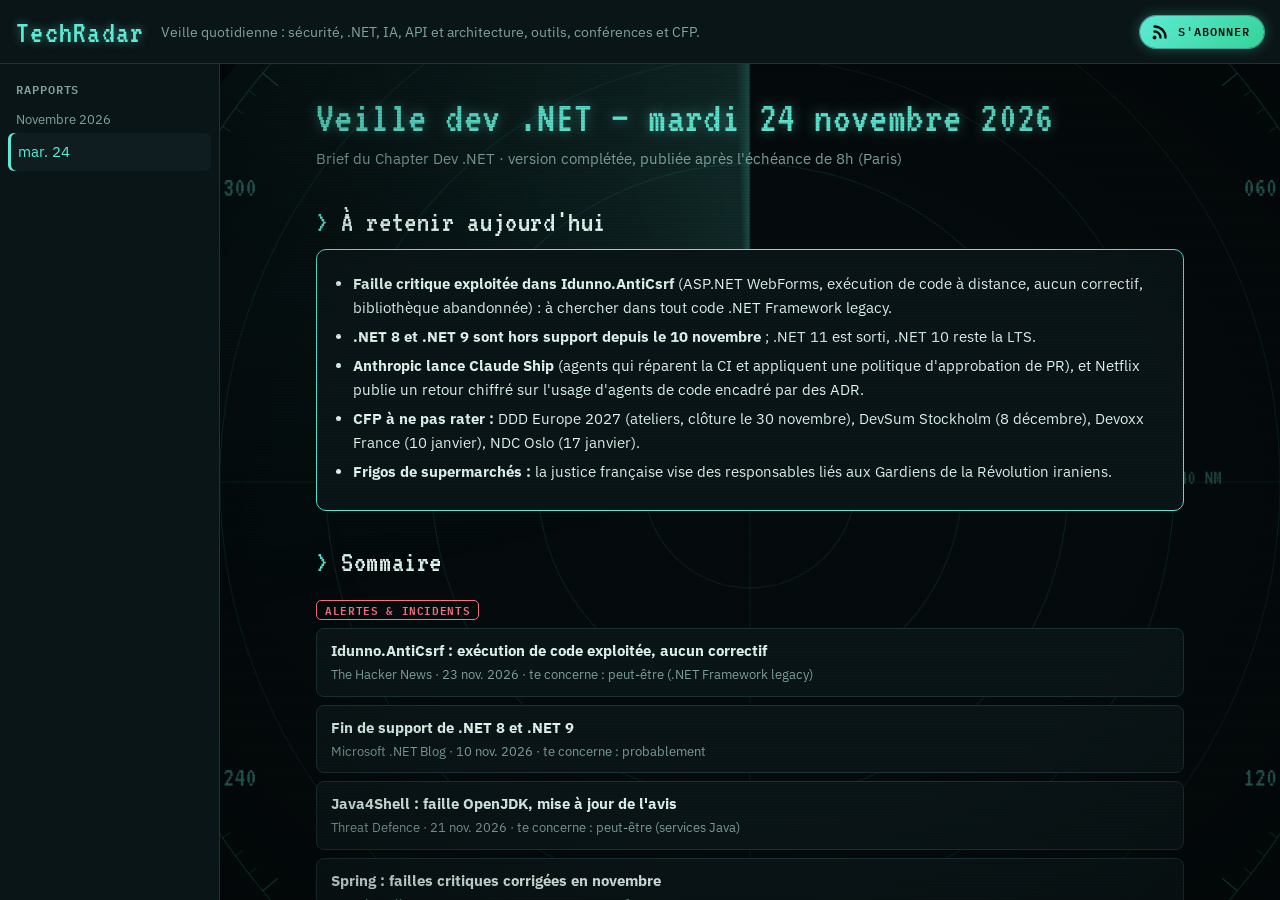
==== index.html @ d0d443b4 "Open all external links in a new tab (index safety net, existing report, template rule) Co-Authored-" ====
<!doctype html>
<html lang="fr">
<head>
<meta charset="utf-8">
<meta name="viewport" content="width=device-width,initial-scale=1,viewport-fit=cover">
<title>TechRadar</title>
<meta name="description" content="Veille quotidienne : sécurité, .NET, IA, API et architecture, outils, conférences et CFP.">
<link rel="preconnect" href="https://fonts.googleapis.com">
<link rel="preconnect" href="https://fonts.gstatic.com" crossorigin>
<link href="https://fonts.googleapis.com/css2?family=IBM+Plex+Mono:wght@400;600&family=IBM+Plex+Sans:wght@400;500;700&family=VT323&display=swap" rel="stylesheet">
<link rel="icon" type="image/svg+xml" href="assets/favicon.svg">
<link rel="icon" type="image/png" sizes="32x32" href="assets/favicon-32.png">
<link rel="apple-touch-icon" href="assets/apple-touch-icon.png">
<link rel="alternate" type="application/atom+xml" title="TechRadar" href="feed.xml">
<style>
:root{--bg:#050b0d;--panel:#0a1517;--line:#1b3236;--fg:#dff5ee;--mute:#7fa39d;--accent:#5eead4;--bar:64px;color-scheme:dark}
*{box-sizing:border-box}
html,body{height:100%}
body{margin:0;background:var(--bg);color:var(--fg);font:15px/1.5 "IBM Plex Sans",system-ui,sans-serif}
a{color:var(--accent)} a:focus-visible,button:focus-visible{outline:2px solid var(--accent);outline-offset:2px}
.banner{position:fixed;top:0;left:0;right:0;height:var(--bar);z-index:10;display:flex;align-items:center;gap:16px;
  padding:0 max(16px,env(safe-area-inset-right,0px)) 0 max(16px,env(safe-area-inset-left,0px));background:var(--panel);border-bottom:1px solid var(--line)}
.banner h1{margin:0;font:400 2rem/1 VT323,"IBM Plex Mono",monospace;letter-spacing:.04em;color:var(--accent);white-space:nowrap;text-shadow:0 0 10px rgba(94,234,212,.5)}
.banner p{margin:0;color:var(--mute);font-size:.9rem;min-width:0;overflow:hidden;text-overflow:ellipsis;white-space:nowrap}
.banner .rss{margin-left:auto;display:inline-flex;align-items:center;gap:10px;padding:8px 14px 8px 12px;border-radius:999px;text-decoration:none;white-space:nowrap;
  font:600 .74rem/1 "IBM Plex Mono",ui-monospace,Menlo,Consolas,monospace;letter-spacing:.08em;text-transform:uppercase;color:#04100e;
  background:linear-gradient(135deg,#5eead4,#34d399);box-shadow:0 0 0 1px rgba(94,234,212,.6),0 0 14px rgba(94,234,212,.35);transition:box-shadow .2s,transform .2s,filter .2s}
.banner .rss:hover{box-shadow:0 0 0 1px #5eead4,0 0 24px rgba(94,234,212,.7);transform:translateY(-1px);filter:brightness(1.08)}
.banner .rss:active{transform:translateY(0)}
.rss svg{width:16px;height:16px;flex:none;overflow:visible}
.rss .w{fill:none;stroke:currentColor;stroke-width:2.4;stroke-linecap:round;animation:wave 2.4s ease-in-out infinite}
.rss .w2{animation-delay:.25s}
.rss .dot{fill:currentColor}
@keyframes wave{0%,100%{opacity:.25}35%{opacity:1}}
@media(prefers-reduced-motion:reduce){.rss .w{animation:none}}
@media(max-width:480px){.banner .rss span{display:none}.banner .rss{padding:9px}}
.layout{display:flex;height:100%;padding-top:var(--bar)}
nav{flex:0 0 220px;overflow-y:auto;border-right:1px solid var(--line);background:var(--panel);padding:12px 8px}
nav h2{margin:8px 8px 6px;font:600 .72rem/1 "IBM Plex Mono",ui-monospace,Menlo,Consolas,monospace;letter-spacing:.08em;text-transform:uppercase;color:var(--mute)}
nav ul{list-style:none;margin:0;padding:0}
nav a{display:block;padding:8px 10px;border-radius:6px;color:var(--fg);text-decoration:none;font-variant-numeric:tabular-nums}
nav a:hover{background:#0f1d20}
nav a[aria-current="page"]{background:#0f1d20;color:var(--accent);box-shadow:inset 3px 0 var(--accent)}
nav .month{margin:14px 8px 4px;color:var(--mute);font-size:.8rem;text-transform:capitalize}
nav .msg{margin:8px;color:var(--mute);font-size:.85rem}
main{flex:1;min-width:0;position:relative;overflow:hidden}
#toast{position:fixed;left:50%;bottom:24px;transform:translate(-50%,20px);z-index:20;max-width:90vw;padding:10px 16px;border-radius:8px;background:var(--panel);border:1px solid var(--accent);color:var(--fg);font:500 .85rem/1.4 "IBM Plex Sans",system-ui,sans-serif;box-shadow:0 0 18px rgba(94,234,212,.25);opacity:0;pointer-events:none;transition:opacity .25s,transform .25s}
#toast.on{opacity:1;transform:translate(-50%,0)}
/* Réglage de la présence du radar : 0 = invisible, 1 = plein. */
#radar{position:absolute;inset:0;overflow:hidden;--py:0px;opacity:var(--radar-opacity,.7)}
.rl{position:absolute;left:50%;top:50%;translate:-50% calc(-50% + var(--py));display:block}
#sweep{border-radius:50%;background:conic-gradient(from 0deg,transparent 0deg,transparent 250deg,rgba(94,234,212,.05) 300deg,rgba(94,234,212,.2) 358deg,rgba(94,234,212,.45) 360deg);will-change:transform}
.crt{position:absolute;inset:0;pointer-events:none;z-index:2;
  background:repeating-linear-gradient(0deg,rgba(0,0,0,.1) 0,rgba(0,0,0,.1) 1px,transparent 1px,transparent 3px),radial-gradient(ellipse at center,transparent 55%,rgba(0,0,0,.3) 100%)}
iframe{position:relative;display:block;width:100%;height:100%;border:0;background:transparent}
@media(max-width:700px){
  .banner p{display:none}
  .layout{flex-direction:column}
  nav{flex:0 0 auto;max-height:34vh;border-right:0;border-bottom:1px solid var(--line)}
  main{flex:1;min-height:0}
}
</style>
</head>
<body>
<header class="banner">
  <h1>TechRadar</h1>
  <p>Veille quotidienne : sécurité, .NET, IA, API et architecture, outils, conférences et CFP.</p>
  <a class="rss" href="feed.xml" title="S'abonner au flux Atom" aria-label="S'abonner au flux Atom"><svg viewBox="0 0 16 16" aria-hidden="true"><circle class="dot" cx="2.5" cy="13.5" r="1.9"/><path class="w" d="M2.5 7.5a6 6 0 0 1 6 6"/><path class="w w2" d="M2.5 2.5a11 11 0 0 1 11 11"/></svg><span>S'abonner</span></a>
</header>
<div class="layout">
  <nav aria-label="Rapports">
    <h2>Rapports</h2>
    <div id="list"><p class="msg">Chargement…</p></div>
  </nav>
  <main>
    <div id="radar" aria-hidden="true"><canvas id="dial" class="rl"></canvas><div id="sweep" class="rl"></div><canvas id="blips" class="rl"></canvas></div>
    <iframe id="view" title="Rapport TechRadar"></iframe>
    <div class="crt" aria-hidden="true"></div>
  </main>
</div>
<div id="toast" role="status" aria-live="polite"></div>
<noscript><p style="position:fixed;top:var(--bar);left:240px">JavaScript est nécessaire. <a href="feed.xml">Flux Atom</a></p></noscript>
<script>
// ---------- Radar d'arrière-plan ----------
// Cadran peint UNE fois (canvas hors écran) ; le balayage tourne en CSS/WAAPI (compositeur) ;
// seul un petit canvas redessine les blips, les échos et la poussière de phosphore.
const Radar = (() => {
  const root = document.getElementById('radar'), dial = document.getElementById('dial'),
        sweep = document.getElementById('sweep'), cv = document.getElementById('blips'), ctx = cv.getContext('2d');
  const reduce = matchMedia('(prefers-reduced-motion: reduce)').matches;
  const COLORS = {alert:'#fb7185',dotnet:'#a78bfa',ia:'#60a5fa',ddd:'#f0abfc',api:'#fbbf24',tool:'#34d399',retail:'#fb923c',conf:'#38bdf8',radar:'#f472b6',def:'#5eead4'};
  const PERIOD = 16000, TAU = Math.PI * 2; // un tour de balayage = 16 s
  let D = 0, dpr = 1, blips = [], dust = [], pings = [], nextPing = 0, raf = 0, anim = null;

  const hash = str => { let h = 2166136261; for (const c of str) h = Math.imul(h ^ c.charCodeAt(0), 16777619); return (h >>> 0) / 4294967295; };

  // --- cadran : anneaux, graduations, relèvements, échelle de distance ---
  function paintDial() {
    const S = Math.min(2048, Math.max(1024, Math.ceil(D * dpr / 256) * 256)), R = S / 2, k = S / 1600;
    const c = dial, g = c.getContext('2d');
    c.width = c.height = S; g.clearRect(0, 0, S, S); g.translate(R, R);
    g.lineWidth = Math.max(1, k * 1.2);
    for (let i = 1; i <= 6; i++) {
      g.strokeStyle = `rgba(94,234,212,${i === 6 ? .34 : .16})`;
      g.beginPath(); g.arc(0, 0, R * .96 * i / 6, 0, TAU); g.stroke();
    }
    g.strokeStyle = 'rgba(94,234,212,.12)';
    g.beginPath(); g.moveTo(-R * .96, 0); g.lineTo(R * .96, 0); g.moveTo(0, -R * .96); g.lineTo(0, R * .96); g.stroke();
    for (let d = 0; d < 360; d += 2) {                               // graduations tous les 2°, plus longues tous les 10°
      const t = d * Math.PI / 180, long = d % 10 === 0, r0 = R * .96, r1 = r0 - R * (long ? .03 : .014);
      g.strokeStyle = `rgba(94,234,212,${long ? .5 : .24})`;
      g.beginPath(); g.moveTo(Math.sin(t) * r0, -Math.cos(t) * r0); g.lineTo(Math.sin(t) * r1, -Math.cos(t) * r1); g.stroke();
    }
    g.fillStyle = 'rgba(94,234,212,.6)'; g.textAlign = 'center'; g.textBaseline = 'middle';
    g.font = `${Math.round(34 * k)}px VT323, "IBM Plex Mono", monospace`;
    for (let d = 0; d < 360; d += 30) {                              // relèvements 000, 030, ...
      const t = d * Math.PI / 180, r = R * .89;
      g.fillText(String(d).padStart(3, '0'), Math.sin(t) * r, -Math.cos(t) * r);
    }
    g.fillStyle = 'rgba(94,234,212,.38)'; g.textAlign = 'left';
    g.font = `${Math.round(26 * k)}px VT323, "IBM Plex Mono", monospace`;
    for (let i = 1; i <= 5; i++) g.fillText(String(i * 10) + ' NM', R * .96 * i / 6 + 6 * k, -6 * k);   // échelle de distance
  }

  function layout() {
    const r = root.getBoundingClientRect();
    dpr = Math.min(devicePixelRatio || 1, 2);
    D = Math.max(r.width, r.height) * 1.25;
    for (const el of [dial, sweep, cv]) { el.style.width = el.style.height = D + 'px'; }
    cv.width = cv.height = Math.round(D * dpr); ctx.setTransform(dpr, 0, 0, dpr, 0, 0);
    dust = Array.from({length: Math.round(D * D / 9000)}, () => {
      const a = Math.random() * TAU, r2 = Math.sqrt(Math.random()) * D * .48;
      return {x: D / 2 + Math.cos(a) * r2, y: D / 2 + Math.sin(a) * r2, r: .5 + Math.random() * 1.1, p: Math.random() * TAU, s: .4 + Math.random() * 1.4};
    });
    paintDial();
    if (reduce) draw(0, 0);
  }

  // blips = éléments du rapport affiché ; alertes près du centre
  function setItems(items) {
    blips = items.map(({title, cat}) => {
      const a = hash(title) * TAU, rr = (cat === 'alert' ? .12 : .28) + hash(title + '#') * (cat === 'alert' ? .28 : .62);
      return {a, r: rr, color: COLORS[cat] || COLORS.def, glow: 0};
    });
    if (reduce) draw(0, 0);
  }

  const beamAngle = () => anim ? ((anim.currentTime % PERIOD) / PERIOD) * TAU : 0;   // 0 = haut, sens horaire

  function draw(now, dt) {
    const R = D / 2;
    ctx.clearRect(0, 0, D, D);
    for (const d of dust) {                                          // poussière de phosphore qui scintille
      const tw = reduce ? .6 : .5 + .5 * Math.sin(now / 1000 * d.s + d.p);
      ctx.fillStyle = `rgba(94,234,212,${.05 + .22 * tw})`;
      ctx.beginPath(); ctx.arc(d.x, d.y, d.r, 0, TAU); ctx.fill();
    }
    const beam = beamAngle();
    for (const b of blips) {
      if (!reduce) {
        const prev = ((beam - (dt * TAU) / PERIOD) + TAU) % TAU;
        if (((beam - b.a) + TAU) % TAU < ((prev - b.a) + TAU) % TAU) b.glow = 1;  // le faisceau vient de passer
        b.glow = Math.max(0, b.glow - dt / 2800);
      }
      const x = R + Math.sin(b.a) * b.r * R, y = R - Math.cos(b.a) * b.r * R, g = reduce ? .5 : b.glow;
      ctx.globalAlpha = .35 + .65 * g; ctx.fillStyle = b.color;
      ctx.fillRect(x - 3 - 2 * g, y - 3 - 2 * g, 6 + 4 * g, 6 + 4 * g);   // blips carrés, esprit écran rétro
      if (g > .05) { ctx.globalAlpha = g * .5; ctx.strokeStyle = b.color; ctx.lineWidth = 1.2; ctx.beginPath(); ctx.arc(x, y, 8 + 22 * (1 - g), 0, TAU); ctx.stroke(); }
    }
    ctx.globalAlpha = 1;
    if (!reduce) {                                                   // échos : anneaux qui s'étendent à intervalles irréguliers
      if (now > nextPing) { const a = Math.random() * TAU, r = .15 + Math.random() * .7; pings.push({x: R + Math.sin(a) * r * R, y: R - Math.cos(a) * r * R, t: 0}); nextPing = now + 2500 + Math.random() * 5000; }
      pings = pings.filter(p => p.t < 1);
      for (const p of pings) { p.t += dt / 2600; ctx.strokeStyle = `rgba(94,234,212,${.5 * (1 - p.t)})`; ctx.lineWidth = 1.4; ctx.beginPath(); ctx.arc(p.x, p.y, 4 + p.t * 46, 0, TAU); ctx.stroke(); }
    }
  }

  let last = 0;
  function frame(t) { const dt = Math.min(t - last, 100); last = t; draw(t, dt); raf = requestAnimationFrame(frame); }
  const start = () => { if (reduce || raf) return; last = performance.now(); raf = requestAnimationFrame(frame); anim && anim.play(); };
  const stop = () => { cancelAnimationFrame(raf); raf = 0; anim && anim.pause(); };

  if (!reduce) anim = sweep.animate([{transform: 'rotate(0deg)'}, {transform: 'rotate(360deg)'}], {duration: PERIOD, iterations: Infinity});
  new ResizeObserver(layout).observe(root); layout();
  document.fonts && document.fonts.ready.then(paintDial);           // repeint quand VT323 est chargée
  document.addEventListener('visibilitychange', () => document.hidden ? stop() : start());
  start();
  return {setItems, scroll: y => { root.style.setProperty('--py', `${-y * .06}px`); }};
})();

// ---------- Index ----------
(async () => {
  const list = document.getElementById('list'), view = document.getElementById('view');
  const ATOM = 'http://www.w3.org/2005/Atom';
  let reports = [];
  try {
    // Découverte : feed.xml (généré par tools/build_feed.py depuis la <meta name="date"> de chaque rapport).
    const res = await fetch('feed.xml', {cache: 'no-cache'});
    if (!res.ok) throw new Error(res.status);
    const xml = new DOMParser().parseFromString(await res.text(), 'application/xml');
    reports = [...xml.getElementsByTagNameNS(ATOM, 'entry')].map(e => ({
      date: e.getElementsByTagNameNS(ATOM, 'updated')[0].textContent.slice(0, 10),
      href: e.getElementsByTagNameNS(ATOM, 'link')[0].getAttribute('href'),
    })).sort((a, b) => b.date.localeCompare(a.date));
  } catch (err) {
    list.innerHTML = '<p class="msg">Impossible de charger la liste des rapports (servir le site en HTTP, pas via file://).</p>';
    return;
  }
  if (!reports.length) { list.innerHTML = '<p class="msg">Aucun rapport.</p>'; return; }

  const fmtDay = d => new Date(d + 'T12:00:00').toLocaleDateString('fr-FR', {weekday: 'short', day: 'numeric'});
  const fmtMonth = d => new Date(d + 'T12:00:00').toLocaleDateString('fr-FR', {month: 'long', year: 'numeric'});
  let html = '', month = '';
  for (const r of reports) {
    const m = r.date.slice(0, 7);
    if (m !== month) { if (month) html += '</ul>'; html += `<div class="month">${fmtMonth(r.date)}</div><ul>`; month = m; }
    html += `<li><a href="#${r.date}" data-date="${r.date}">${fmtDay(r.date)}</a></li>`;
  }
  list.innerHTML = html + '</ul>';

  function show() {
    const wanted = location.hash.slice(1);
    const r = reports.find(x => x.date === wanted) || reports[0]; // par défaut : le plus récent
    list.querySelectorAll('a').forEach(a => { if (a.dataset.date === r.date) a.setAttribute('aria-current', 'page'); else a.removeAttribute('aria-current'); });
    const target = new URL(r.href, location.href).href;
    if (view.src !== target) view.src = target;
  }
  // ---------- Boutons « travailler ce sujet avec Claude » ----------
  const toast = document.getElementById('toast'); let toastTimer = 0;
  const say = msg => { toast.textContent = msg; toast.classList.add('on'); clearTimeout(toastTimer); toastTimer = setTimeout(() => toast.classList.remove('on'), 4500); };
  const copy = async text => {
    try { await navigator.clipboard.writeText(text); return true; } catch (e) {}
    try { const t = document.createElement('textarea'); t.value = text; t.style.cssText = 'position:fixed;opacity:0'; document.body.appendChild(t); t.select(); const ok = document.execCommand('copy'); t.remove(); return ok; } catch (e) { return false; }
  };
  const clip = (s, n) => s.length > n ? s.slice(0, n - 1).trimEnd() + '…' : s;
  function topicPrompt(card, date, repos) {
    const title = card.querySelector('h3').textContent.trim();
    const paras = [...card.querySelectorAll(':scope > p:not(.why)')].map(p => p.textContent.replace(/\s+/g, ' ').trim()).filter(Boolean);
    const why = (card.querySelector(':scope > p.why') || {}).textContent;
    const src = [...card.querySelectorAll(':scope > a[href^="http"]')].map(a => `${a.textContent.trim()} : ${a.href}`);
    let t = `Je souhaite travailler autour de ce sujet issu de ma veille TechRadar du ${date} : « ${title} ».\n\n`;
    if (repos.length) t += `Il concerne ${repos.length > 1 ? 'mes projets' : 'mon projet'} ${repos.join(', ')} (le dépôt est présélectionné).\n\n`;
    t += `Résumé du brief :\n${clip(paras.join('\n'), 1800)}\n`;
    if (why) t += `\n${why.replace(/\s+/g, ' ').trim()}\n`;
    if (src.length) t += `\nSources :\n${src.join('\n')}\n`;
    t += repos.length ? `\nCommence par explorer le dépôt, puis propose-moi des pistes concrètes pour ce sujet avant de modifier quoi que ce soit.`
                      : `\nCommence par me poser quelques questions pour cerner ce que je veux en faire.`;
    return t;
  }
  function addActions(doc, date) {
    const st = doc.createElement('style');
    st.textContent = '.tr-actions{display:flex;flex-wrap:wrap;gap:10px;margin-top:12px}'
      + '.tr-btn{display:inline-flex;align-items:center;gap:8px;padding:8px 14px;border-radius:999px;border:1px solid currentColor;text-decoration:none;font:600 .74rem/1 var(--font-m);letter-spacing:.06em;text-transform:uppercase;cursor:pointer;transition:box-shadow .2s,background .2s}'
      + '.tr-btn.chat{color:var(--accent)}.tr-btn.code{color:var(--dotnet)}'
      + '.tr-btn:hover{background:rgba(255,255,255,.06);box-shadow:0 0 14px currentColor}'
      + '.tr-btn svg{width:14px;height:14px;flex:none}';
    doc.head.appendChild(st);
    const ICON = {chat: '<svg viewBox="0 0 16 16" fill="none" stroke="currentColor" stroke-width="1.6" stroke-linejoin="round"><path d="M2 3h12v8H7l-3 3v-3H2z"/></svg>',
                  code: '<svg viewBox="0 0 16 16" fill="none" stroke="currentColor" stroke-width="1.8" stroke-linecap="round" stroke-linejoin="round"><path d="M6 4 2 8l4 4M10 4l4 4-4 4"/></svg>'};
    doc.querySelectorAll('article.card[id]').forEach(card => {
      if (!card.querySelector('h3')) return;
      const repos = (card.dataset.repo || '').split(',').map(x => x.trim()).filter(x => /^[\w.-]+\/[\w.-]+$/.test(x));
      const prompt = topicPrompt(card, date, repos);
      const a = doc.createElement('a');
      a.className = 'tr-btn ' + (repos.length ? 'code' : 'chat');
      a.target = '_blank'; a.rel = 'noopener';
      a.innerHTML = ICON[repos.length ? 'code' : 'chat'] + `<span>${repos.length ? 'Claude Code' : 'Claude'}</span>`;
      a.title = repos.length ? `Ouvre une session Claude Code sur ${repos.join(', ')} avec ce sujet` : 'Ouvre une conversation Claude avec ce sujet';
      if (repos.length) {
        a.href = 'https://claude.ai/code?repositories=' + encodeURIComponent(repos.join(',')) + '&prompt=' + encodeURIComponent(prompt);
        a.addEventListener('click', () => say('Session Claude Code ouverte : relis le prompt pré-rempli, puis envoie-le.'));
      } else {
        a.href = 'https://claude.ai/new?q=' + encodeURIComponent(prompt);   // pré-remplissage non documenté : on copie aussi le prompt
        a.addEventListener('click', async () => { say((await copy(prompt)) ? 'Prompt copié : si la conversation s\'ouvre vide, colle-le (Ctrl/Cmd+V).' : 'Conversation ouverte (copie du prompt impossible).'); });
      }
      const box = doc.createElement('div'); box.className = 'tr-actions'; box.appendChild(a); card.appendChild(box);
    });
  }

  // Quand le rapport est chargé : fond transparent (le radar reste visible) + blips tirés de son sommaire.
  view.addEventListener('load', () => {
    try {
      const doc = view.contentDocument;
      const st = doc.createElement('style');
      st.textContent = 'html,body{background:transparent!important}body::before{display:none!important}';
      doc.head.appendChild(st);
      const items = [];
      let cat = '';
      doc.querySelectorAll('.toc > .badge, .toc > a.item').forEach(el => {
        if (el.classList.contains('badge')) cat = ([...el.classList].find(c => c.startsWith('b-')) || '').slice(2);
        else items.push({title: el.textContent, cat});
      });
      Radar.setItems(items);
      // Liens externes : toujours dans un nouvel onglet (les ancres #… restent dans le rapport).
      doc.querySelectorAll('a[href]').forEach(l => {
        if (/^https?:$/.test(l.protocol) && l.origin !== doc.location.origin) { l.target = '_blank'; l.rel = 'noopener'; }
      });
      addActions(doc, (reports.find(x => new URL(x.href, location.href).href === view.src) || {}).date || '');
      Radar.scroll(0);
      view.contentWindow.addEventListener('scroll', () => Radar.scroll(view.contentWindow.scrollY), {passive: true});
    } catch (e) { /* iframe inaccessible : on garde le fond seul */ }
  });
  addEventListener('hashchange', show);
  show();
})();
</script>
</body>
</html>
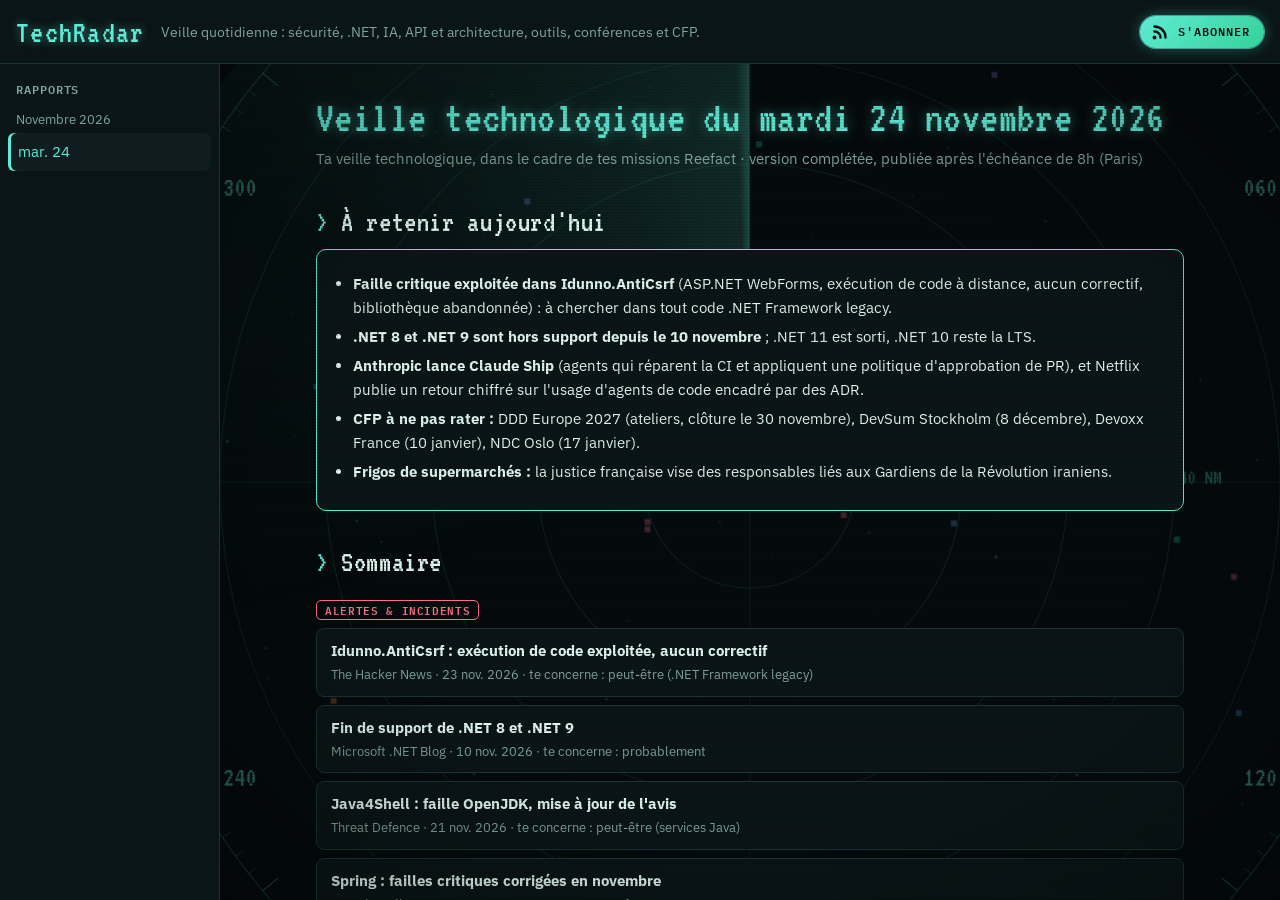
==== commit a2361fc8: "Reword the Claude Code topic prompt: explore first, no presumed outcome Co-Authored-By: Claude Sonne" ====
--- a/index.html
+++ b/index.html
@@ -243,7 +243,7 @@
     t += `Résumé du brief :\n${clip(paras.join('\n'), 1800)}\n`;
     if (why) t += `\n${why.replace(/\s+/g, ' ').trim()}\n`;
     if (src.length) t += `\nSources :\n${src.join('\n')}\n`;
-    t += repos.length ? `\nCommence par explorer le dépôt, puis propose-moi des pistes concrètes pour ce sujet avant de modifier quoi que ce soit.`
+    t += repos.length ? `\nCommence par explorer le dépôt pour voir comment ce sujet le concerne et dis-moi ce que tu constates, puis demande-moi ce que je veux en faire. Ne modifie rien tant qu'on n'a pas décidé ensemble de la suite.`
                       : `\nCommence par me poser quelques questions pour cerner ce que je veux en faire.`;
     return t;
   }
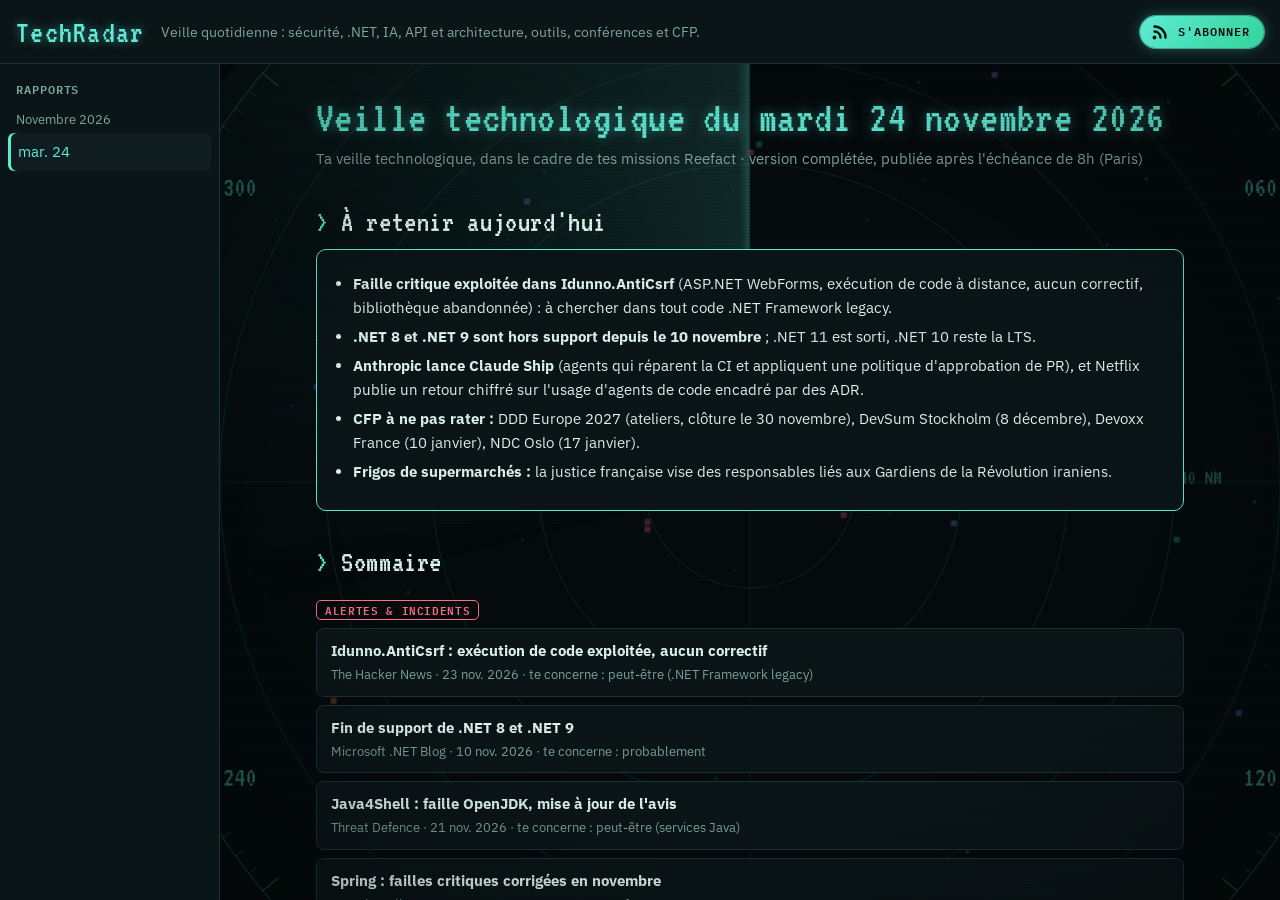
==== commit 14720f55: "Use the Reefact.net logo as the site favicon (replace the radar SVG) Co-Authored-By: Claude Sonnet 5" ====
--- a/index.html
+++ b/index.html
@@ -8,8 +8,8 @@
 <link rel="preconnect" href="https://fonts.googleapis.com">
 <link rel="preconnect" href="https://fonts.gstatic.com" crossorigin>
 <link href="https://fonts.googleapis.com/css2?family=IBM+Plex+Mono:wght@400;600&family=IBM+Plex+Sans:wght@400;500;700&family=VT323&display=swap" rel="stylesheet">
-<link rel="icon" type="image/svg+xml" href="assets/favicon.svg">
 <link rel="icon" type="image/png" sizes="32x32" href="assets/favicon-32.png">
+<link rel="icon" type="image/png" sizes="192x192" href="assets/icon-192.png">
 <link rel="apple-touch-icon" href="assets/apple-touch-icon.png">
 <link rel="alternate" type="application/atom+xml" title="TechRadar" href="feed.xml">
 <style>
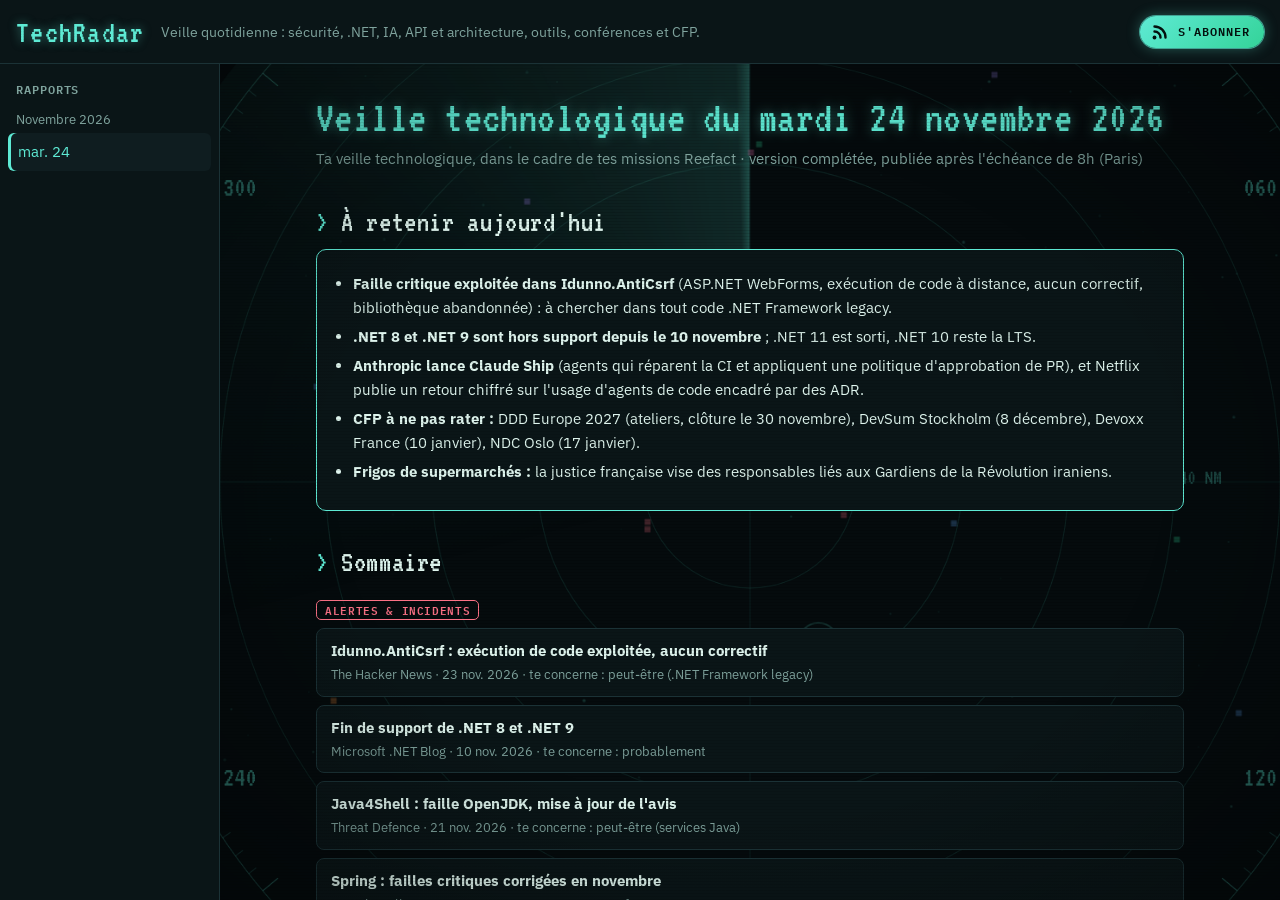
==== commit 64026b36: "Index tab title: 'TechRadar – Reefact' (same en dash as reefact.net) Co-Authored-By: Claude Sonnet 5" ====
--- a/index.html
+++ b/index.html
@@ -3,7 +3,7 @@
 <head>
 <meta charset="utf-8">
 <meta name="viewport" content="width=device-width,initial-scale=1,viewport-fit=cover">
-<title>TechRadar</title>
+<title>TechRadar – Reefact</title>
 <meta name="description" content="Veille quotidienne : sécurité, .NET, IA, API et architecture, outils, conférences et CFP.">
 <link rel="preconnect" href="https://fonts.googleapis.com">
 <link rel="preconnect" href="https://fonts.gstatic.com" crossorigin>
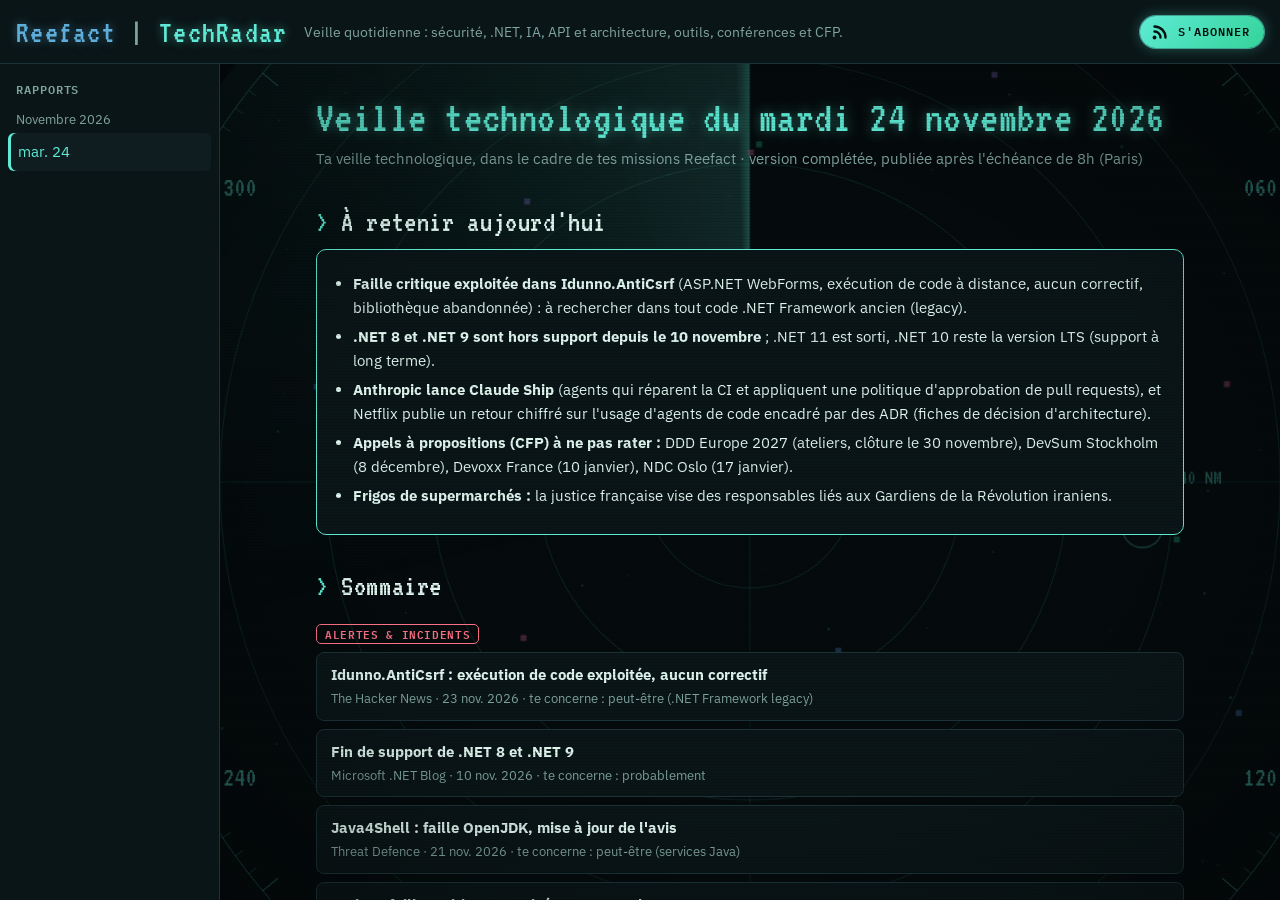
==== commit 3b85c13a: "Banner: 'Reefact | TechRadar' with Reefact in the logo blue, linking back to reefact.net Co-Authored" ====
--- a/index.html
+++ b/index.html
@@ -21,6 +21,9 @@
 .banner{position:fixed;top:0;left:0;right:0;height:var(--bar);z-index:10;display:flex;align-items:center;gap:16px;
   padding:0 max(16px,env(safe-area-inset-right,0px)) 0 max(16px,env(safe-area-inset-left,0px));background:var(--panel);border-bottom:1px solid var(--line)}
 .banner h1{margin:0;font:400 2rem/1 VT323,"IBM Plex Mono",monospace;letter-spacing:.04em;color:var(--accent);white-space:nowrap;text-shadow:0 0 10px rgba(94,234,212,.5)}
+.banner h1 .brand{color:#5eaedb;text-decoration:none;text-shadow:0 0 10px rgba(94,174,219,.5);transition:text-shadow .2s,filter .2s}
+.banner h1 .brand:hover,.banner h1 .brand:focus-visible{filter:brightness(1.15);text-shadow:0 0 16px rgba(94,174,219,.85)}
+.banner h1 .sep{margin:0 .45em;color:var(--mute);text-shadow:none;font-weight:400}
 .banner p{margin:0;color:var(--mute);font-size:.9rem;min-width:0;overflow:hidden;text-overflow:ellipsis;white-space:nowrap}
 .banner .rss{margin-left:auto;display:inline-flex;align-items:center;gap:10px;padding:8px 14px 8px 12px;border-radius:999px;text-decoration:none;white-space:nowrap;
   font:600 .74rem/1 "IBM Plex Mono",ui-monospace,Menlo,Consolas,monospace;letter-spacing:.08em;text-transform:uppercase;color:#04100e;
@@ -63,7 +66,7 @@
 </head>
 <body>
 <header class="banner">
-  <h1>TechRadar</h1>
+  <h1><a class="brand" href="https://reefact.net" title="Retour sur reefact.net" aria-label="Reefact, retour sur reefact.net">Reefact</a><span class="sep" aria-hidden="true">|</span><span class="app">TechRadar</span></h1>
   <p>Veille quotidienne : sécurité, .NET, IA, API et architecture, outils, conférences et CFP.</p>
   <a class="rss" href="feed.xml" title="S'abonner au flux Atom" aria-label="S'abonner au flux Atom"><svg viewBox="0 0 16 16" aria-hidden="true"><circle class="dot" cx="2.5" cy="13.5" r="1.9"/><path class="w" d="M2.5 7.5a6 6 0 0 1 6 6"/><path class="w w2" d="M2.5 2.5a11 11 0 0 1 11 11"/></svg><span>S'abonner</span></a>
 </header>
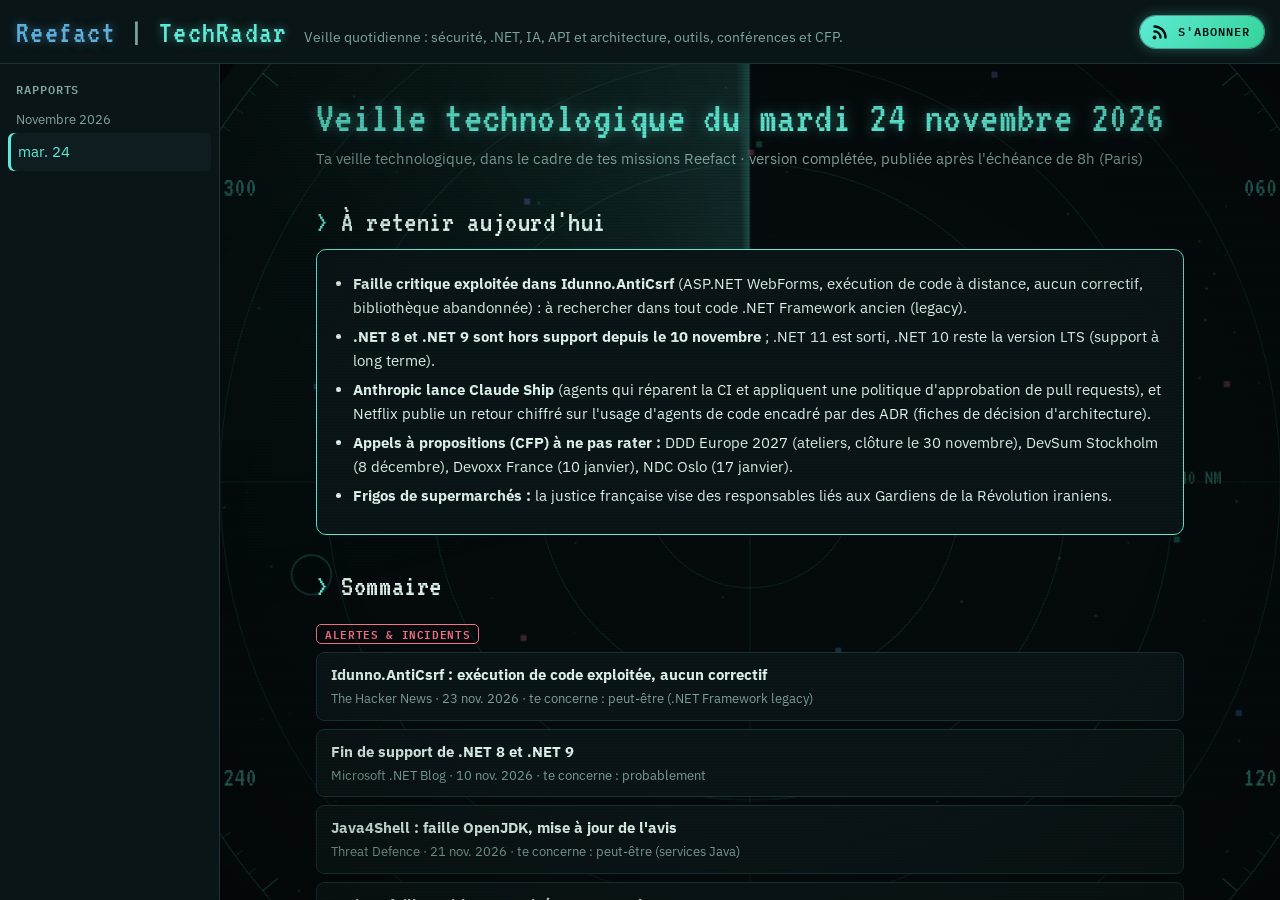
==== commit f291e5e1: "Banner: align the tagline on the title baseline Co-Authored-By: Claude Sonnet 5.5 <noreply@anthropic" ====
--- a/index.html
+++ b/index.html
@@ -21,6 +21,7 @@
 .banner{position:fixed;top:0;left:0;right:0;height:var(--bar);z-index:10;display:flex;align-items:center;gap:16px;
   padding:0 max(16px,env(safe-area-inset-right,0px)) 0 max(16px,env(safe-area-inset-left,0px));background:var(--panel);border-bottom:1px solid var(--line)}
 .banner h1{margin:0;font:400 2rem/1 VT323,"IBM Plex Mono",monospace;letter-spacing:.04em;color:var(--accent);white-space:nowrap;text-shadow:0 0 10px rgba(94,234,212,.5)}
+.banner .title{display:flex;align-items:baseline;gap:16px;min-width:0}   /* même ligne de base pour le nom et la description */
 .banner h1 .brand{color:#5eaedb;text-decoration:none;text-shadow:0 0 10px rgba(94,174,219,.5);transition:text-shadow .2s,filter .2s}
 .banner h1 .brand:hover,.banner h1 .brand:focus-visible{filter:brightness(1.15);text-shadow:0 0 16px rgba(94,174,219,.85)}
 .banner h1 .sep{margin:0 .45em;color:var(--mute);text-shadow:none;font-weight:400}
@@ -66,8 +67,8 @@
 </head>
 <body>
 <header class="banner">
-  <h1><a class="brand" href="https://reefact.net" title="Retour sur reefact.net" aria-label="Reefact, retour sur reefact.net">Reefact</a><span class="sep" aria-hidden="true">|</span><span class="app">TechRadar</span></h1>
-  <p>Veille quotidienne : sécurité, .NET, IA, API et architecture, outils, conférences et CFP.</p>
+  <div class="title"><h1><a class="brand" href="https://reefact.net" title="Retour sur reefact.net" aria-label="Reefact, retour sur reefact.net">Reefact</a><span class="sep" aria-hidden="true">|</span><span class="app">TechRadar</span></h1>
+  <p>Veille quotidienne : sécurité, .NET, IA, API et architecture, outils, conférences et CFP.</p></div>
   <a class="rss" href="feed.xml" title="S'abonner au flux Atom" aria-label="S'abonner au flux Atom"><svg viewBox="0 0 16 16" aria-hidden="true"><circle class="dot" cx="2.5" cy="13.5" r="1.9"/><path class="w" d="M2.5 7.5a6 6 0 0 1 6 6"/><path class="w w2" d="M2.5 2.5a11 11 0 0 1 11 11"/></svg><span>S'abonner</span></a>
 </header>
 <div class="layout">
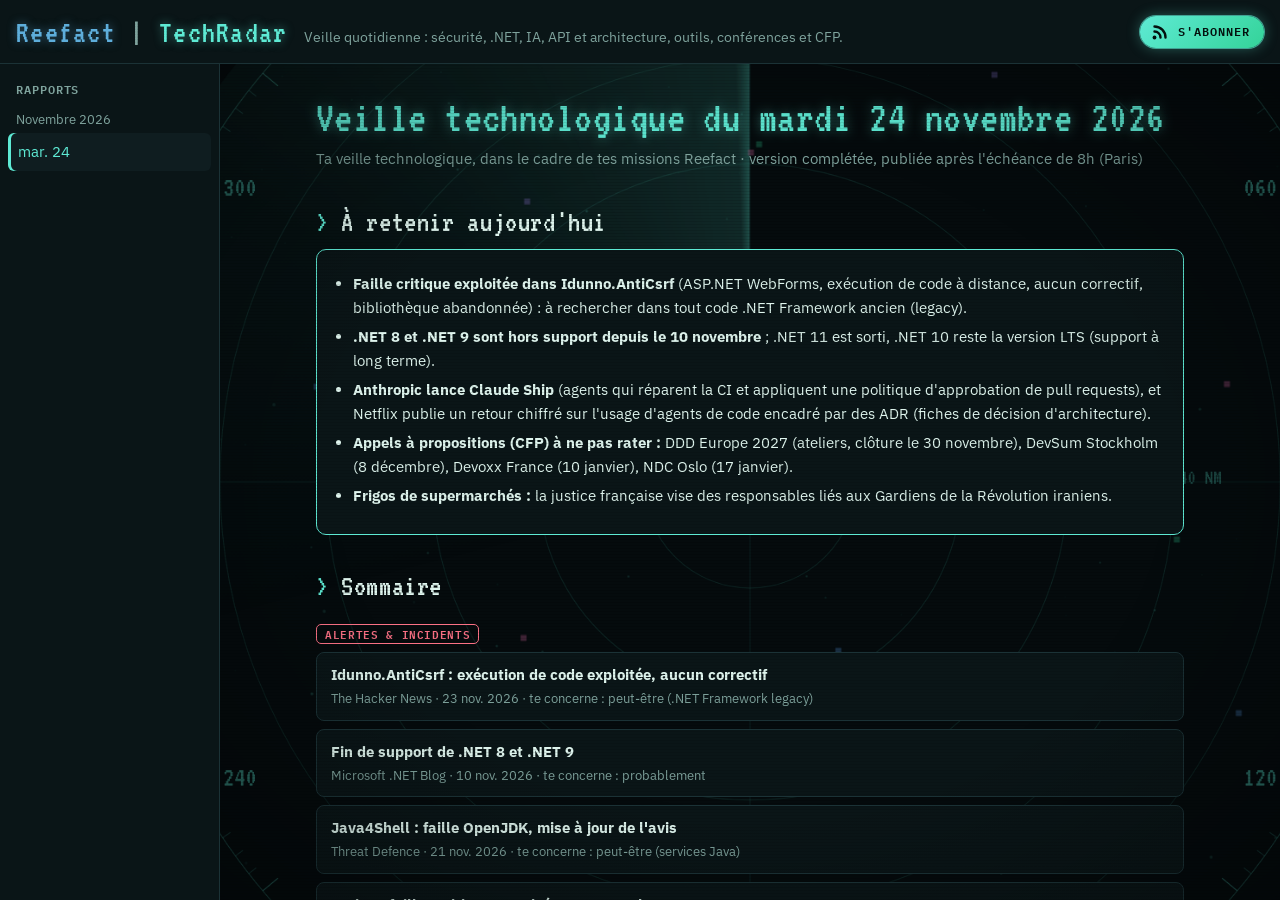
==== commit e4f7dae0: "Banner: TechRadar links to the site root (home = latest report) Co-Authored-By: Claude Sonnet 5.5 <n" ====
--- a/index.html
+++ b/index.html
@@ -24,6 +24,8 @@
 .banner .title{display:flex;align-items:baseline;gap:16px;min-width:0}   /* même ligne de base pour le nom et la description */
 .banner h1 .brand{color:#5eaedb;text-decoration:none;text-shadow:0 0 10px rgba(94,174,219,.5);transition:text-shadow .2s,filter .2s}
 .banner h1 .brand:hover,.banner h1 .brand:focus-visible{filter:brightness(1.15);text-shadow:0 0 16px rgba(94,174,219,.85)}
+.banner h1 .app{color:var(--accent);text-decoration:none;transition:text-shadow .2s,filter .2s}
+.banner h1 .app:hover,.banner h1 .app:focus-visible{filter:brightness(1.15);text-shadow:0 0 16px rgba(94,234,212,.85)}
 .banner h1 .sep{margin:0 .45em;color:var(--mute);text-shadow:none;font-weight:400}
 .banner p{margin:0;color:var(--mute);font-size:.9rem;min-width:0;overflow:hidden;text-overflow:ellipsis;white-space:nowrap}
 .banner .rss{margin-left:auto;display:inline-flex;align-items:center;gap:10px;padding:8px 14px 8px 12px;border-radius:999px;text-decoration:none;white-space:nowrap;
@@ -67,7 +69,7 @@
 </head>
 <body>
 <header class="banner">
-  <div class="title"><h1><a class="brand" href="https://reefact.net" title="Retour sur reefact.net" aria-label="Reefact, retour sur reefact.net">Reefact</a><span class="sep" aria-hidden="true">|</span><span class="app">TechRadar</span></h1>
+  <div class="title"><h1><a class="brand" href="https://reefact.net" title="Retour sur reefact.net" aria-label="Reefact, retour sur reefact.net">Reefact</a><span class="sep" aria-hidden="true">|</span><a class="app" href="/" title="Accueil TechRadar (dernier rapport)" aria-label="TechRadar, accueil (dernier rapport)">TechRadar</a></h1>
   <p>Veille quotidienne : sécurité, .NET, IA, API et architecture, outils, conférences et CFP.</p></div>
   <a class="rss" href="feed.xml" title="S'abonner au flux Atom" aria-label="S'abonner au flux Atom"><svg viewBox="0 0 16 16" aria-hidden="true"><circle class="dot" cx="2.5" cy="13.5" r="1.9"/><path class="w" d="M2.5 7.5a6 6 0 0 1 6 6"/><path class="w w2" d="M2.5 2.5a11 11 0 0 1 11 11"/></svg><span>S'abonner</span></a>
 </header>
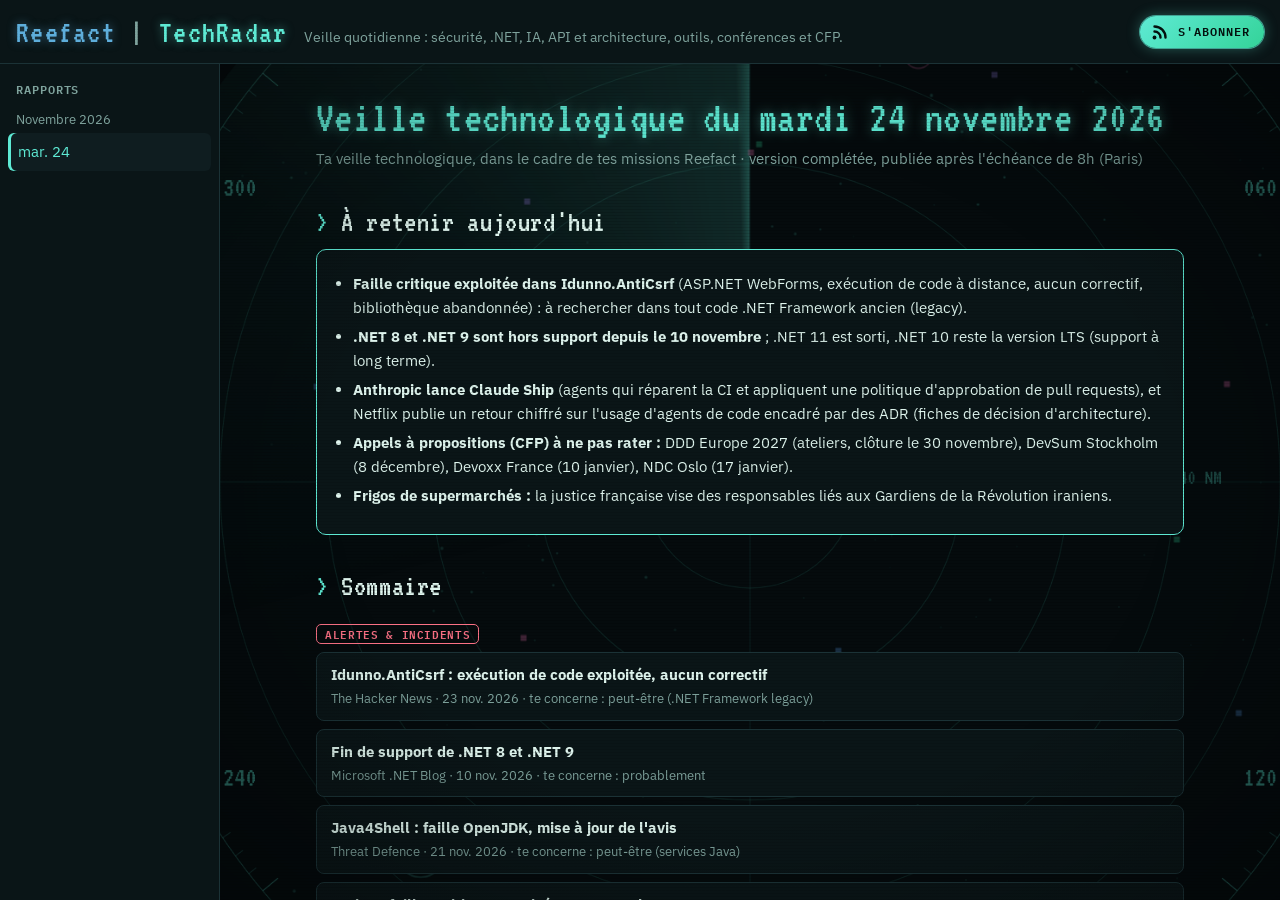
==== commit 2c898fd4: "Add the /drafts/ page (same UI, drafts only); share site CSS/JS; build_drafts.py; noindex header Co-" ====
--- a/index.html
+++ b/index.html
@@ -12,60 +12,7 @@
 <link rel="icon" type="image/png" sizes="192x192" href="assets/icon-192.png">
 <link rel="apple-touch-icon" href="assets/apple-touch-icon.png">
 <link rel="alternate" type="application/atom+xml" title="TechRadar" href="feed.xml">
-<style>
-:root{--bg:#050b0d;--panel:#0a1517;--line:#1b3236;--fg:#dff5ee;--mute:#7fa39d;--accent:#5eead4;--bar:64px;color-scheme:dark}
-*{box-sizing:border-box}
-html,body{height:100%}
-body{margin:0;background:var(--bg);color:var(--fg);font:15px/1.5 "IBM Plex Sans",system-ui,sans-serif}
-a{color:var(--accent)} a:focus-visible,button:focus-visible{outline:2px solid var(--accent);outline-offset:2px}
-.banner{position:fixed;top:0;left:0;right:0;height:var(--bar);z-index:10;display:flex;align-items:center;gap:16px;
-  padding:0 max(16px,env(safe-area-inset-right,0px)) 0 max(16px,env(safe-area-inset-left,0px));background:var(--panel);border-bottom:1px solid var(--line)}
-.banner h1{margin:0;font:400 2rem/1 VT323,"IBM Plex Mono",monospace;letter-spacing:.04em;color:var(--accent);white-space:nowrap;text-shadow:0 0 10px rgba(94,234,212,.5)}
-.banner .title{display:flex;align-items:baseline;gap:16px;min-width:0}   /* même ligne de base pour le nom et la description */
-.banner h1 .brand{color:#5eaedb;text-decoration:none;text-shadow:0 0 10px rgba(94,174,219,.5);transition:text-shadow .2s,filter .2s}
-.banner h1 .brand:hover,.banner h1 .brand:focus-visible{filter:brightness(1.15);text-shadow:0 0 16px rgba(94,174,219,.85)}
-.banner h1 .app{color:var(--accent);text-decoration:none;transition:text-shadow .2s,filter .2s}
-.banner h1 .app:hover,.banner h1 .app:focus-visible{filter:brightness(1.15);text-shadow:0 0 16px rgba(94,234,212,.85)}
-.banner h1 .sep{margin:0 .45em;color:var(--mute);text-shadow:none;font-weight:400}
-.banner p{margin:0;color:var(--mute);font-size:.9rem;min-width:0;overflow:hidden;text-overflow:ellipsis;white-space:nowrap}
-.banner .rss{margin-left:auto;display:inline-flex;align-items:center;gap:10px;padding:8px 14px 8px 12px;border-radius:999px;text-decoration:none;white-space:nowrap;
-  font:600 .74rem/1 "IBM Plex Mono",ui-monospace,Menlo,Consolas,monospace;letter-spacing:.08em;text-transform:uppercase;color:#04100e;
-  background:linear-gradient(135deg,#5eead4,#34d399);box-shadow:0 0 0 1px rgba(94,234,212,.6),0 0 14px rgba(94,234,212,.35);transition:box-shadow .2s,transform .2s,filter .2s}
-.banner .rss:hover{box-shadow:0 0 0 1px #5eead4,0 0 24px rgba(94,234,212,.7);transform:translateY(-1px);filter:brightness(1.08)}
-.banner .rss:active{transform:translateY(0)}
-.rss svg{width:16px;height:16px;flex:none;overflow:visible}
-.rss .w{fill:none;stroke:currentColor;stroke-width:2.4;stroke-linecap:round;animation:wave 2.4s ease-in-out infinite}
-.rss .w2{animation-delay:.25s}
-.rss .dot{fill:currentColor}
-@keyframes wave{0%,100%{opacity:.25}35%{opacity:1}}
-@media(prefers-reduced-motion:reduce){.rss .w{animation:none}}
-@media(max-width:480px){.banner .rss span{display:none}.banner .rss{padding:9px}}
-.layout{display:flex;height:100%;padding-top:var(--bar)}
-nav{flex:0 0 220px;overflow-y:auto;border-right:1px solid var(--line);background:var(--panel);padding:12px 8px}
-nav h2{margin:8px 8px 6px;font:600 .72rem/1 "IBM Plex Mono",ui-monospace,Menlo,Consolas,monospace;letter-spacing:.08em;text-transform:uppercase;color:var(--mute)}
-nav ul{list-style:none;margin:0;padding:0}
-nav a{display:block;padding:8px 10px;border-radius:6px;color:var(--fg);text-decoration:none;font-variant-numeric:tabular-nums}
-nav a:hover{background:#0f1d20}
-nav a[aria-current="page"]{background:#0f1d20;color:var(--accent);box-shadow:inset 3px 0 var(--accent)}
-nav .month{margin:14px 8px 4px;color:var(--mute);font-size:.8rem;text-transform:capitalize}
-nav .msg{margin:8px;color:var(--mute);font-size:.85rem}
-main{flex:1;min-width:0;position:relative;overflow:hidden}
-#toast{position:fixed;left:50%;bottom:24px;transform:translate(-50%,20px);z-index:20;max-width:90vw;padding:10px 16px;border-radius:8px;background:var(--panel);border:1px solid var(--accent);color:var(--fg);font:500 .85rem/1.4 "IBM Plex Sans",system-ui,sans-serif;box-shadow:0 0 18px rgba(94,234,212,.25);opacity:0;pointer-events:none;transition:opacity .25s,transform .25s}
-#toast.on{opacity:1;transform:translate(-50%,0)}
-/* Réglage de la présence du radar : 0 = invisible, 1 = plein. */
-#radar{position:absolute;inset:0;overflow:hidden;--py:0px;opacity:var(--radar-opacity,.7)}
-.rl{position:absolute;left:50%;top:50%;translate:-50% calc(-50% + var(--py));display:block}
-#sweep{border-radius:50%;background:conic-gradient(from 0deg,transparent 0deg,transparent 250deg,rgba(94,234,212,.05) 300deg,rgba(94,234,212,.2) 358deg,rgba(94,234,212,.45) 360deg);will-change:transform}
-.crt{position:absolute;inset:0;pointer-events:none;z-index:2;
-  background:repeating-linear-gradient(0deg,rgba(0,0,0,.1) 0,rgba(0,0,0,.1) 1px,transparent 1px,transparent 3px),radial-gradient(ellipse at center,transparent 55%,rgba(0,0,0,.3) 100%)}
-iframe{position:relative;display:block;width:100%;height:100%;border:0;background:transparent}
-@media(max-width:700px){
-  .banner p{display:none}
-  .layout{flex-direction:column}
-  nav{flex:0 0 auto;max-height:34vh;border-right:0;border-bottom:1px solid var(--line)}
-  main{flex:1;min-height:0}
-}
-</style>
+<link rel="stylesheet" href="assets/site.css">
 </head>
 <body>
 <header class="banner">
@@ -86,229 +33,6 @@
 </div>
 <div id="toast" role="status" aria-live="polite"></div>
 <noscript><p style="position:fixed;top:var(--bar);left:240px">JavaScript est nécessaire. <a href="feed.xml">Flux Atom</a></p></noscript>
-<script>
-// ---------- Radar d'arrière-plan ----------
-// Cadran peint UNE fois (canvas hors écran) ; le balayage tourne en CSS/WAAPI (compositeur) ;
-// seul un petit canvas redessine les blips, les échos et la poussière de phosphore.
-const Radar = (() => {
-  const root = document.getElementById('radar'), dial = document.getElementById('dial'),
-        sweep = document.getElementById('sweep'), cv = document.getElementById('blips'), ctx = cv.getContext('2d');
-  const reduce = matchMedia('(prefers-reduced-motion: reduce)').matches;
-  const COLORS = {alert:'#fb7185',dotnet:'#a78bfa',ia:'#60a5fa',ddd:'#f0abfc',api:'#fbbf24',tool:'#34d399',retail:'#fb923c',conf:'#38bdf8',radar:'#f472b6',def:'#5eead4'};
-  const PERIOD = 16000, TAU = Math.PI * 2; // un tour de balayage = 16 s
-  let D = 0, dpr = 1, blips = [], dust = [], pings = [], nextPing = 0, raf = 0, anim = null;
-
-  const hash = str => { let h = 2166136261; for (const c of str) h = Math.imul(h ^ c.charCodeAt(0), 16777619); return (h >>> 0) / 4294967295; };
-
-  // --- cadran : anneaux, graduations, relèvements, échelle de distance ---
-  function paintDial() {
-    const S = Math.min(2048, Math.max(1024, Math.ceil(D * dpr / 256) * 256)), R = S / 2, k = S / 1600;
-    const c = dial, g = c.getContext('2d');
-    c.width = c.height = S; g.clearRect(0, 0, S, S); g.translate(R, R);
-    g.lineWidth = Math.max(1, k * 1.2);
-    for (let i = 1; i <= 6; i++) {
-      g.strokeStyle = `rgba(94,234,212,${i === 6 ? .34 : .16})`;
-      g.beginPath(); g.arc(0, 0, R * .96 * i / 6, 0, TAU); g.stroke();
-    }
-    g.strokeStyle = 'rgba(94,234,212,.12)';
-    g.beginPath(); g.moveTo(-R * .96, 0); g.lineTo(R * .96, 0); g.moveTo(0, -R * .96); g.lineTo(0, R * .96); g.stroke();
-    for (let d = 0; d < 360; d += 2) {                               // graduations tous les 2°, plus longues tous les 10°
-      const t = d * Math.PI / 180, long = d % 10 === 0, r0 = R * .96, r1 = r0 - R * (long ? .03 : .014);
-      g.strokeStyle = `rgba(94,234,212,${long ? .5 : .24})`;
-      g.beginPath(); g.moveTo(Math.sin(t) * r0, -Math.cos(t) * r0); g.lineTo(Math.sin(t) * r1, -Math.cos(t) * r1); g.stroke();
-    }
-    g.fillStyle = 'rgba(94,234,212,.6)'; g.textAlign = 'center'; g.textBaseline = 'middle';
-    g.font = `${Math.round(34 * k)}px VT323, "IBM Plex Mono", monospace`;
-    for (let d = 0; d < 360; d += 30) {                              // relèvements 000, 030, ...
-      const t = d * Math.PI / 180, r = R * .89;
-      g.fillText(String(d).padStart(3, '0'), Math.sin(t) * r, -Math.cos(t) * r);
-    }
-    g.fillStyle = 'rgba(94,234,212,.38)'; g.textAlign = 'left';
-    g.font = `${Math.round(26 * k)}px VT323, "IBM Plex Mono", monospace`;
-    for (let i = 1; i <= 5; i++) g.fillText(String(i * 10) + ' NM', R * .96 * i / 6 + 6 * k, -6 * k);   // échelle de distance
-  }
-
-  function layout() {
-    const r = root.getBoundingClientRect();
-    dpr = Math.min(devicePixelRatio || 1, 2);
-    D = Math.max(r.width, r.height) * 1.25;
-    for (const el of [dial, sweep, cv]) { el.style.width = el.style.height = D + 'px'; }
-    cv.width = cv.height = Math.round(D * dpr); ctx.setTransform(dpr, 0, 0, dpr, 0, 0);
-    dust = Array.from({length: Math.round(D * D / 9000)}, () => {
-      const a = Math.random() * TAU, r2 = Math.sqrt(Math.random()) * D * .48;
-      return {x: D / 2 + Math.cos(a) * r2, y: D / 2 + Math.sin(a) * r2, r: .5 + Math.random() * 1.1, p: Math.random() * TAU, s: .4 + Math.random() * 1.4};
-    });
-    paintDial();
-    if (reduce) draw(0, 0);
-  }
-
-  // blips = éléments du rapport affiché ; alertes près du centre
-  function setItems(items) {
-    blips = items.map(({title, cat}) => {
-      const a = hash(title) * TAU, rr = (cat === 'alert' ? .12 : .28) + hash(title + '#') * (cat === 'alert' ? .28 : .62);
-      return {a, r: rr, color: COLORS[cat] || COLORS.def, glow: 0};
-    });
-    if (reduce) draw(0, 0);
-  }
-
-  const beamAngle = () => anim ? ((anim.currentTime % PERIOD) / PERIOD) * TAU : 0;   // 0 = haut, sens horaire
-
-  function draw(now, dt) {
-    const R = D / 2;
-    ctx.clearRect(0, 0, D, D);
-    for (const d of dust) {                                          // poussière de phosphore qui scintille
-      const tw = reduce ? .6 : .5 + .5 * Math.sin(now / 1000 * d.s + d.p);
-      ctx.fillStyle = `rgba(94,234,212,${.05 + .22 * tw})`;
-      ctx.beginPath(); ctx.arc(d.x, d.y, d.r, 0, TAU); ctx.fill();
-    }
-    const beam = beamAngle();
-    for (const b of blips) {
-      if (!reduce) {
-        const prev = ((beam - (dt * TAU) / PERIOD) + TAU) % TAU;
-        if (((beam - b.a) + TAU) % TAU < ((prev - b.a) + TAU) % TAU) b.glow = 1;  // le faisceau vient de passer
-        b.glow = Math.max(0, b.glow - dt / 2800);
-      }
-      const x = R + Math.sin(b.a) * b.r * R, y = R - Math.cos(b.a) * b.r * R, g = reduce ? .5 : b.glow;
-      ctx.globalAlpha = .35 + .65 * g; ctx.fillStyle = b.color;
-      ctx.fillRect(x - 3 - 2 * g, y - 3 - 2 * g, 6 + 4 * g, 6 + 4 * g);   // blips carrés, esprit écran rétro
-      if (g > .05) { ctx.globalAlpha = g * .5; ctx.strokeStyle = b.color; ctx.lineWidth = 1.2; ctx.beginPath(); ctx.arc(x, y, 8 + 22 * (1 - g), 0, TAU); ctx.stroke(); }
-    }
-    ctx.globalAlpha = 1;
-    if (!reduce) {                                                   // échos : anneaux qui s'étendent à intervalles irréguliers
-      if (now > nextPing) { const a = Math.random() * TAU, r = .15 + Math.random() * .7; pings.push({x: R + Math.sin(a) * r * R, y: R - Math.cos(a) * r * R, t: 0}); nextPing = now + 2500 + Math.random() * 5000; }
-      pings = pings.filter(p => p.t < 1);
-      for (const p of pings) { p.t += dt / 2600; ctx.strokeStyle = `rgba(94,234,212,${.5 * (1 - p.t)})`; ctx.lineWidth = 1.4; ctx.beginPath(); ctx.arc(p.x, p.y, 4 + p.t * 46, 0, TAU); ctx.stroke(); }
-    }
-  }
-
-  let last = 0;
-  function frame(t) { const dt = Math.min(t - last, 100); last = t; draw(t, dt); raf = requestAnimationFrame(frame); }
-  const start = () => { if (reduce || raf) return; last = performance.now(); raf = requestAnimationFrame(frame); anim && anim.play(); };
-  const stop = () => { cancelAnimationFrame(raf); raf = 0; anim && anim.pause(); };
-
-  if (!reduce) anim = sweep.animate([{transform: 'rotate(0deg)'}, {transform: 'rotate(360deg)'}], {duration: PERIOD, iterations: Infinity});
-  new ResizeObserver(layout).observe(root); layout();
-  document.fonts && document.fonts.ready.then(paintDial);           // repeint quand VT323 est chargée
-  document.addEventListener('visibilitychange', () => document.hidden ? stop() : start());
-  start();
-  return {setItems, scroll: y => { root.style.setProperty('--py', `${-y * .06}px`); }};
-})();
-
-// ---------- Index ----------
-(async () => {
-  const list = document.getElementById('list'), view = document.getElementById('view');
-  const ATOM = 'http://www.w3.org/2005/Atom';
-  let reports = [];
-  try {
-    // Découverte : feed.xml (généré par tools/build_feed.py depuis la <meta name="date"> de chaque rapport).
-    const res = await fetch('feed.xml', {cache: 'no-cache'});
-    if (!res.ok) throw new Error(res.status);
-    const xml = new DOMParser().parseFromString(await res.text(), 'application/xml');
-    reports = [...xml.getElementsByTagNameNS(ATOM, 'entry')].map(e => ({
-      date: e.getElementsByTagNameNS(ATOM, 'updated')[0].textContent.slice(0, 10),
-      href: e.getElementsByTagNameNS(ATOM, 'link')[0].getAttribute('href'),
-    })).sort((a, b) => b.date.localeCompare(a.date));
-  } catch (err) {
-    list.innerHTML = '<p class="msg">Impossible de charger la liste des rapports (servir le site en HTTP, pas via file://).</p>';
-    return;
-  }
-  if (!reports.length) { list.innerHTML = '<p class="msg">Aucun rapport.</p>'; return; }
-
-  const fmtDay = d => new Date(d + 'T12:00:00').toLocaleDateString('fr-FR', {weekday: 'short', day: 'numeric'});
-  const fmtMonth = d => new Date(d + 'T12:00:00').toLocaleDateString('fr-FR', {month: 'long', year: 'numeric'});
-  let html = '', month = '';
-  for (const r of reports) {
-    const m = r.date.slice(0, 7);
-    if (m !== month) { if (month) html += '</ul>'; html += `<div class="month">${fmtMonth(r.date)}</div><ul>`; month = m; }
-    html += `<li><a href="#${r.date}" data-date="${r.date}">${fmtDay(r.date)}</a></li>`;
-  }
-  list.innerHTML = html + '</ul>';
-
-  function show() {
-    const wanted = location.hash.slice(1);
-    const r = reports.find(x => x.date === wanted) || reports[0]; // par défaut : le plus récent
-    list.querySelectorAll('a').forEach(a => { if (a.dataset.date === r.date) a.setAttribute('aria-current', 'page'); else a.removeAttribute('aria-current'); });
-    const target = new URL(r.href, location.href).href;
-    if (view.src !== target) view.src = target;
-  }
-  // ---------- Boutons « travailler ce sujet avec Claude » ----------
-  const toast = document.getElementById('toast'); let toastTimer = 0;
-  const say = msg => { toast.textContent = msg; toast.classList.add('on'); clearTimeout(toastTimer); toastTimer = setTimeout(() => toast.classList.remove('on'), 4500); };
-  const copy = async text => {
-    try { await navigator.clipboard.writeText(text); return true; } catch (e) {}
-    try { const t = document.createElement('textarea'); t.value = text; t.style.cssText = 'position:fixed;opacity:0'; document.body.appendChild(t); t.select(); const ok = document.execCommand('copy'); t.remove(); return ok; } catch (e) { return false; }
-  };
-  const clip = (s, n) => s.length > n ? s.slice(0, n - 1).trimEnd() + '…' : s;
-  function topicPrompt(card, date, repos) {
-    const title = card.querySelector('h3').textContent.trim();
-    const paras = [...card.querySelectorAll(':scope > p:not(.why)')].map(p => p.textContent.replace(/\s+/g, ' ').trim()).filter(Boolean);
-    const why = (card.querySelector(':scope > p.why') || {}).textContent;
-    const src = [...card.querySelectorAll(':scope > a[href^="http"]')].map(a => `${a.textContent.trim()} : ${a.href}`);
-    let t = `Je souhaite travailler autour de ce sujet issu de ma veille TechRadar du ${date} : « ${title} ».\n\n`;
-    if (repos.length) t += `Il concerne ${repos.length > 1 ? 'mes projets' : 'mon projet'} ${repos.join(', ')} (le dépôt est présélectionné).\n\n`;
-    t += `Résumé du brief :\n${clip(paras.join('\n'), 1800)}\n`;
-    if (why) t += `\n${why.replace(/\s+/g, ' ').trim()}\n`;
-    if (src.length) t += `\nSources :\n${src.join('\n')}\n`;
-    t += repos.length ? `\nCommence par explorer le dépôt pour voir comment ce sujet le concerne et dis-moi ce que tu constates, puis demande-moi ce que je veux en faire. Ne modifie rien tant qu'on n'a pas décidé ensemble de la suite.`
-                      : `\nCommence par me poser quelques questions pour cerner ce que je veux en faire.`;
-    return t;
-  }
-  function addActions(doc, date) {
-    const st = doc.createElement('style');
-    st.textContent = '.tr-actions{display:flex;flex-wrap:wrap;gap:10px;margin-top:12px}'
-      + '.tr-btn{display:inline-flex;align-items:center;gap:8px;padding:8px 14px;border-radius:999px;border:1px solid currentColor;text-decoration:none;font:600 .74rem/1 var(--font-m);letter-spacing:.06em;text-transform:uppercase;cursor:pointer;transition:box-shadow .2s,background .2s}'
-      + '.tr-btn.chat{color:var(--accent)}.tr-btn.code{color:var(--dotnet)}'
-      + '.tr-btn:hover{background:rgba(255,255,255,.06);box-shadow:0 0 14px currentColor}'
-      + '.tr-btn svg{width:14px;height:14px;flex:none}';
-    doc.head.appendChild(st);
-    const ICON = {chat: '<svg viewBox="0 0 16 16" fill="none" stroke="currentColor" stroke-width="1.6" stroke-linejoin="round"><path d="M2 3h12v8H7l-3 3v-3H2z"/></svg>',
-                  code: '<svg viewBox="0 0 16 16" fill="none" stroke="currentColor" stroke-width="1.8" stroke-linecap="round" stroke-linejoin="round"><path d="M6 4 2 8l4 4M10 4l4 4-4 4"/></svg>'};
-    doc.querySelectorAll('article.card[id]').forEach(card => {
-      if (!card.querySelector('h3')) return;
-      const repos = (card.dataset.repo || '').split(',').map(x => x.trim()).filter(x => /^[\w.-]+\/[\w.-]+$/.test(x));
-      const prompt = topicPrompt(card, date, repos);
-      const a = doc.createElement('a');
-      a.className = 'tr-btn ' + (repos.length ? 'code' : 'chat');
-      a.target = '_blank'; a.rel = 'noopener';
-      a.innerHTML = ICON[repos.length ? 'code' : 'chat'] + `<span>${repos.length ? 'Claude Code' : 'Claude'}</span>`;
-      a.title = repos.length ? `Ouvre une session Claude Code sur ${repos.join(', ')} avec ce sujet` : 'Ouvre une conversation Claude avec ce sujet';
-      if (repos.length) {
-        a.href = 'https://claude.ai/code?repositories=' + encodeURIComponent(repos.join(',')) + '&prompt=' + encodeURIComponent(prompt);
-        a.addEventListener('click', () => say('Session Claude Code ouverte : relis le prompt pré-rempli, puis envoie-le.'));
-      } else {
-        a.href = 'https://claude.ai/new?q=' + encodeURIComponent(prompt);   // pré-remplissage non documenté : on copie aussi le prompt
-        a.addEventListener('click', async () => { say((await copy(prompt)) ? 'Prompt copié : si la conversation s\'ouvre vide, colle-le (Ctrl/Cmd+V).' : 'Conversation ouverte (copie du prompt impossible).'); });
-      }
-      const box = doc.createElement('div'); box.className = 'tr-actions'; box.appendChild(a); card.appendChild(box);
-    });
-  }
-
-  // Quand le rapport est chargé : fond transparent (le radar reste visible) + blips tirés de son sommaire.
-  view.addEventListener('load', () => {
-    try {
-      const doc = view.contentDocument;
-      const st = doc.createElement('style');
-      st.textContent = 'html,body{background:transparent!important}body::before{display:none!important}';
-      doc.head.appendChild(st);
-      const items = [];
-      let cat = '';
-      doc.querySelectorAll('.toc > .badge, .toc > a.item').forEach(el => {
-        if (el.classList.contains('badge')) cat = ([...el.classList].find(c => c.startsWith('b-')) || '').slice(2);
-        else items.push({title: el.textContent, cat});
-      });
-      Radar.setItems(items);
-      // Liens externes : toujours dans un nouvel onglet (les ancres #… restent dans le rapport).
-      doc.querySelectorAll('a[href]').forEach(l => {
-        if (/^https?:$/.test(l.protocol) && l.origin !== doc.location.origin) { l.target = '_blank'; l.rel = 'noopener'; }
-      });
-      addActions(doc, (reports.find(x => new URL(x.href, location.href).href === view.src) || {}).date || '');
-      Radar.scroll(0);
-      view.contentWindow.addEventListener('scroll', () => Radar.scroll(view.contentWindow.scrollY), {passive: true});
-    } catch (e) { /* iframe inaccessible : on garde le fond seul */ }
-  });
-  addEventListener('hashchange', show);
-  show();
-})();
-</script>
+<script src="assets/site.js"></script>
 </body>
 </html>
--- a/assets/site.css
+++ b/assets/site.css
@@ -0,0 +1,59 @@
+/* Feuille de style partagée de l'index (rapports publiés et brouillons) */
+:root{--bg:#050b0d;--panel:#0a1517;--line:#1b3236;--fg:#dff5ee;--mute:#7fa39d;--accent:#5eead4;--bar:64px;color-scheme:dark}
+*{box-sizing:border-box}
+html,body{height:100%}
+body{margin:0;background:var(--bg);color:var(--fg);font:15px/1.5 "IBM Plex Sans",system-ui,sans-serif}
+a{color:var(--accent)} a:focus-visible,button:focus-visible{outline:2px solid var(--accent);outline-offset:2px}
+.banner{position:fixed;top:0;left:0;right:0;height:var(--bar);z-index:10;display:flex;align-items:center;gap:16px;
+  padding:0 max(16px,env(safe-area-inset-right,0px)) 0 max(16px,env(safe-area-inset-left,0px));background:var(--panel);border-bottom:1px solid var(--line)}
+.banner h1{margin:0;font:400 2rem/1 VT323,"IBM Plex Mono",monospace;letter-spacing:.04em;color:var(--accent);white-space:nowrap;text-shadow:0 0 10px rgba(94,234,212,.5)}
+.banner .title{display:flex;align-items:baseline;gap:16px;min-width:0}   /* même ligne de base pour le nom et la description */
+.banner h1 .brand{color:#5eaedb;text-decoration:none;text-shadow:0 0 10px rgba(94,174,219,.5);transition:text-shadow .2s,filter .2s}
+.banner h1 .brand:hover,.banner h1 .brand:focus-visible{filter:brightness(1.15);text-shadow:0 0 16px rgba(94,174,219,.85)}
+.banner h1 .app{color:var(--accent);text-decoration:none;transition:text-shadow .2s,filter .2s}
+.banner h1 .app:hover,.banner h1 .app:focus-visible{filter:brightness(1.15);text-shadow:0 0 16px rgba(94,234,212,.85)}
+.banner h1 .sep{margin:0 .45em;color:var(--mute);text-shadow:none;font-weight:400}
+.banner p{margin:0;color:var(--mute);font-size:.9rem;min-width:0;overflow:hidden;text-overflow:ellipsis;white-space:nowrap}
+.banner .rss{margin-left:auto;display:inline-flex;align-items:center;gap:10px;padding:8px 14px 8px 12px;border-radius:999px;text-decoration:none;white-space:nowrap;
+  font:600 .74rem/1 "IBM Plex Mono",ui-monospace,Menlo,Consolas,monospace;letter-spacing:.08em;text-transform:uppercase;color:#04100e;
+  background:linear-gradient(135deg,#5eead4,#34d399);box-shadow:0 0 0 1px rgba(94,234,212,.6),0 0 14px rgba(94,234,212,.35);transition:box-shadow .2s,transform .2s,filter .2s}
+.banner .rss:hover{box-shadow:0 0 0 1px #5eead4,0 0 24px rgba(94,234,212,.7);transform:translateY(-1px);filter:brightness(1.08)}
+.banner .rss:active{transform:translateY(0)}
+.rss svg{width:16px;height:16px;flex:none;overflow:visible}
+.rss .w{fill:none;stroke:currentColor;stroke-width:2.4;stroke-linecap:round;animation:wave 2.4s ease-in-out infinite}
+.rss .w2{animation-delay:.25s}
+.rss .dot{fill:currentColor}
+@keyframes wave{0%,100%{opacity:.25}35%{opacity:1}}
+@media(prefers-reduced-motion:reduce){.rss .w{animation:none}}
+@media(max-width:480px){.banner .rss span{display:none}.banner .rss{padding:9px}}
+.layout{display:flex;height:100%;padding-top:var(--bar)}
+nav{flex:0 0 220px;overflow-y:auto;border-right:1px solid var(--line);background:var(--panel);padding:12px 8px}
+nav h2{margin:8px 8px 6px;font:600 .72rem/1 "IBM Plex Mono",ui-monospace,Menlo,Consolas,monospace;letter-spacing:.08em;text-transform:uppercase;color:var(--mute)}
+nav ul{list-style:none;margin:0;padding:0}
+nav a{display:block;padding:8px 10px;border-radius:6px;color:var(--fg);text-decoration:none;font-variant-numeric:tabular-nums}
+nav a:hover{background:#0f1d20}
+nav a[aria-current="page"]{background:#0f1d20;color:var(--accent);box-shadow:inset 3px 0 var(--accent)}
+nav .month{margin:14px 8px 4px;color:var(--mute);font-size:.8rem;text-transform:capitalize}
+nav .msg{margin:8px;color:var(--mute);font-size:.85rem}
+main{flex:1;min-width:0;position:relative;overflow:hidden}
+#toast{position:fixed;left:50%;bottom:24px;transform:translate(-50%,20px);z-index:20;max-width:90vw;padding:10px 16px;border-radius:8px;background:var(--panel);border:1px solid var(--accent);color:var(--fg);font:500 .85rem/1.4 "IBM Plex Sans",system-ui,sans-serif;box-shadow:0 0 18px rgba(94,234,212,.25);opacity:0;pointer-events:none;transition:opacity .25s,transform .25s}
+#toast.on{opacity:1;transform:translate(-50%,0)}
+/* Réglage de la présence du radar : 0 = invisible, 1 = plein. */
+#radar{position:absolute;inset:0;overflow:hidden;--py:0px;opacity:var(--radar-opacity,.7)}
+.rl{position:absolute;left:50%;top:50%;translate:-50% calc(-50% + var(--py));display:block}
+#sweep{border-radius:50%;background:conic-gradient(from 0deg,transparent 0deg,transparent 250deg,rgba(94,234,212,.05) 300deg,rgba(94,234,212,.2) 358deg,rgba(94,234,212,.45) 360deg);will-change:transform}
+.crt{position:absolute;inset:0;pointer-events:none;z-index:2;
+  background:repeating-linear-gradient(0deg,rgba(0,0,0,.1) 0,rgba(0,0,0,.1) 1px,transparent 1px,transparent 3px),radial-gradient(ellipse at center,transparent 55%,rgba(0,0,0,.3) 100%)}
+iframe{position:relative;display:block;width:100%;height:100%;border:0;background:transparent}
+@media(max-width:700px){
+  .banner p{display:none}
+  .layout{flex-direction:column}
+  nav{flex:0 0 auto;max-height:34vh;border-right:0;border-bottom:1px solid var(--line)}
+  main{flex:1;min-height:0}
+}
+/* Page des brouillons */
+.banner .draft-tag{align-self:center;margin-left:2px;padding:4px 9px;border:1px solid #fbbf24;border-radius:5px;color:#fbbf24;font:600 .68rem/1 "IBM Plex Mono",ui-monospace,Menlo,Consolas,monospace;letter-spacing:.08em;text-transform:uppercase;white-space:nowrap}
+.banner .rss.back svg{display:none}
+.banner .rss.back span{display:inline!important}
+.banner .rss.back{padding:8px 14px}
+@media(max-width:700px){.banner .draft-tag{display:none}}
